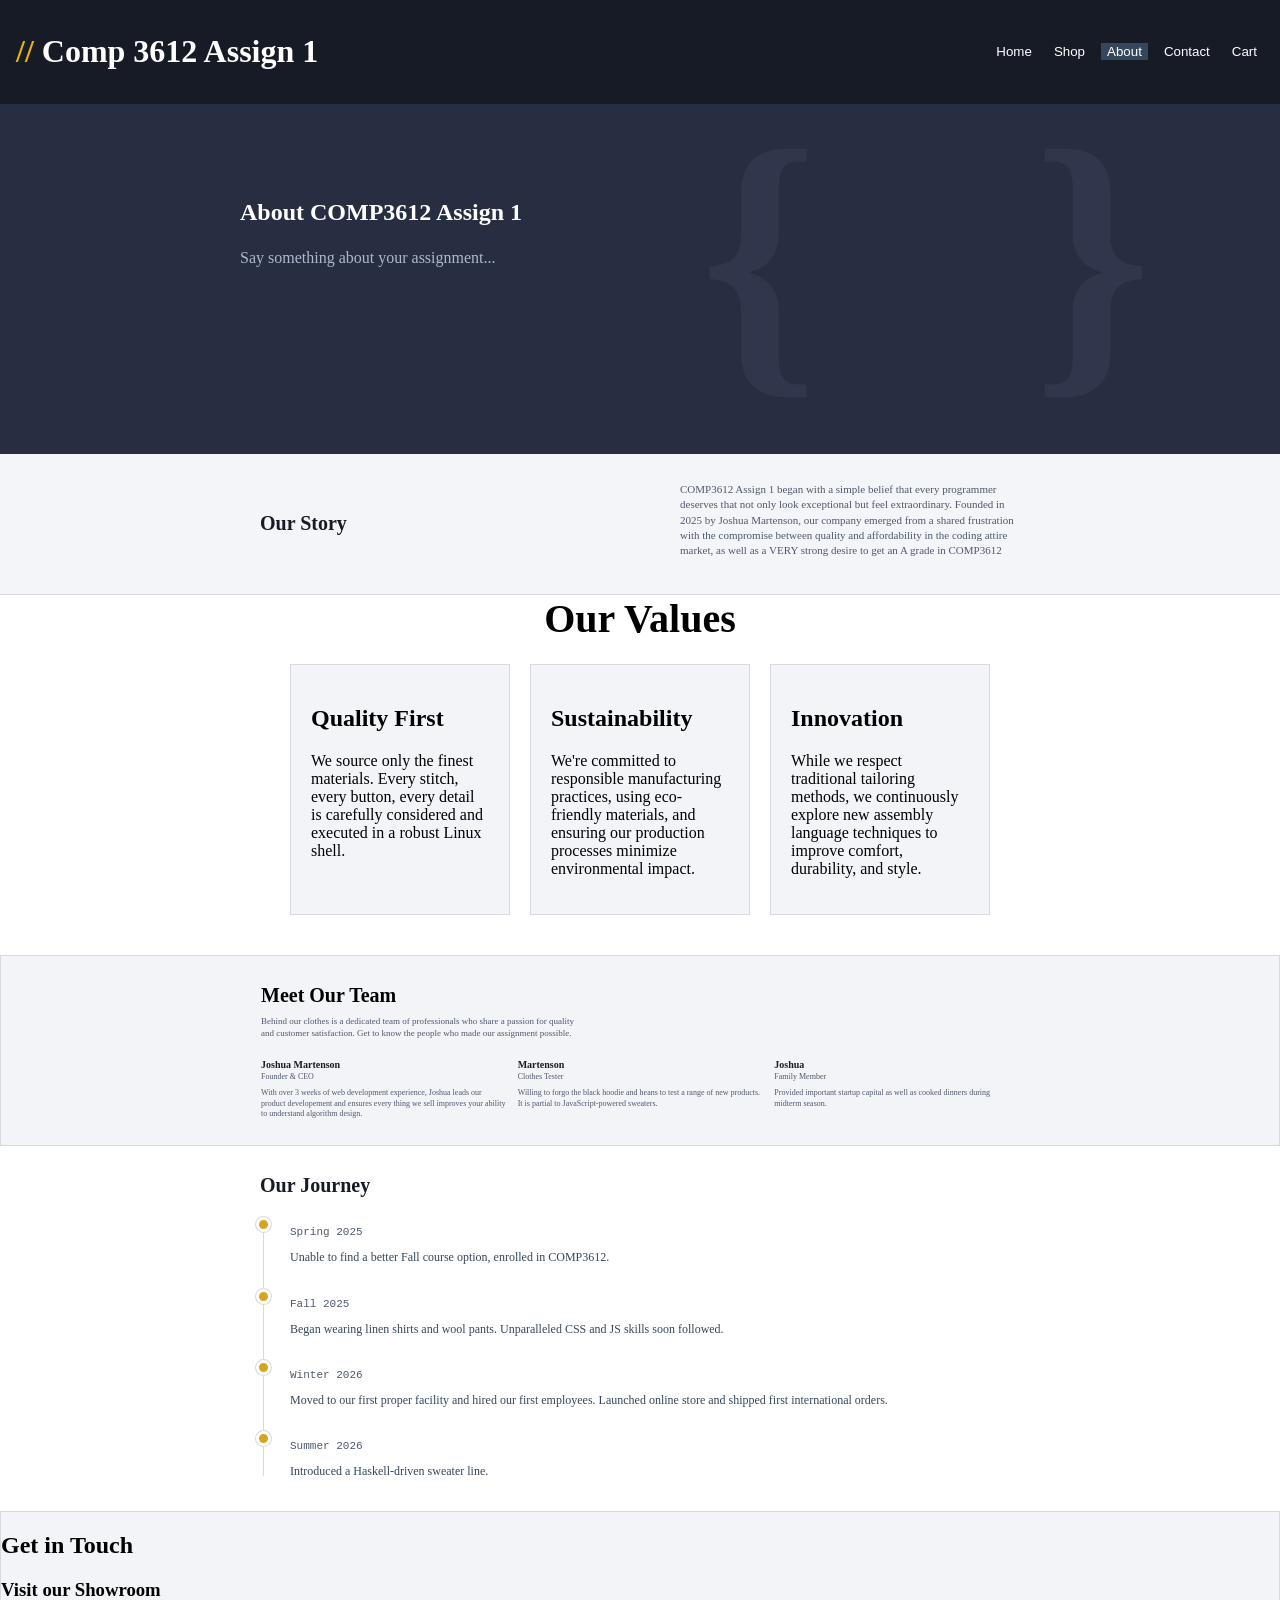
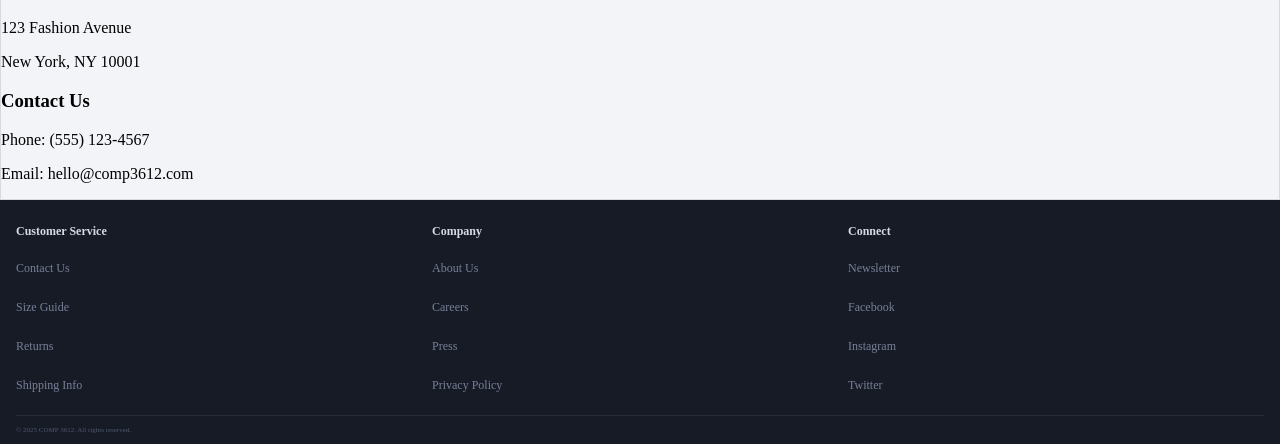
==== about.html @ 76b19a50 "Project Submission" ====
<!DOCTYPE html>
<html>
<head>
    <title></title>
    <link rel="stylesheet" href="about.css">
</head>
<body>
    <header>
        <h1><span class="header-accent">//</span> Comp 3612 Assign 1</h1>
        <a href="index.html"><button type="button">Home</button></a>
        <button type="button">Shop</button>
        <a href="about.html"><button class = "no-hover" type="button">About</button></a>
        <button type="button">Contact</button>
        <button type="button">Cart</button>
    </header>
    <main>
        <section class="hero">
            <h1>About COMP3612 Assign 1</h1>
            <p>Say something about your assignment...</p>
            <design type="design">{ }</design>
        </section>

        <section class="story">
            <h1>Our Story</h1>
            <p>COMP3612 Assign 1 began with a simple belief that every programmer deserves that not only look exceptional but feel extraordinary. Founded in 2025 by Joshua Martenson, our company emerged from a shared frustration with the compromise between quality and affordability in the coding attire market, as well as a VERY strong desire to get an A grade in COMP3612</p>
        </section>

        <section class="values">
            <h1>Our Values</h1>
            <div class="values-grid">
                <article class="value-card">
                    <h2>Quality First</h2>
                    <p>We source only the finest materials. Every stitch, every button, every detail is carefully considered and executed in a robust Linux shell.</p>
                </article>
                <article class="value-card">
                    <h2>Sustainability</h2>
                    <p>We're committed to responsible manufacturing practices, using eco-friendly materials, and ensuring our production processes minimize environmental impact.</p>
                </article>
                <article class="value-card">
                    <h2>Innovation</h2>
                    <p>While we respect traditional tailoring methods, we continuously explore new assembly language techniques to improve comfort, durability, and style.</p>
                </article>
            </div>
        </section>

        <section class="team">
            <h1>Meet Our Team</h1>
            <p>Behind our clothes is a dedicated team of professionals who share a passion for quality and customer satisfaction. Get to know the people who made our assignment possible.</p>
            <div class="team-grid">
                <article class="team-member">
                    <h2>Joshua Martenson</h2>
                    <p>Founder & CEO</p>
                    <p>With over 3 weeks of web development experience, Joshua leads our product developement and ensures every thing we sell improves your ability to understand algorithm design.</p>
                </article>
                <article class="team-member">
                    <h2>Martenson</h2>
                    <p>Clothes Tester</p>
                    <p>Willing to forgo the black hoodie and heans to test a range of new products. It is partial to JavaScript-powered sweaters.</p>
                </article>
                <article class="team-member">
                    <h2>Joshua</h2>
                    <p>Family Member</p>
                    <p>Provided important startup capital as well as cooked dinners during midterm season.</p>
                </article>
            </div>
        </section>
        
        <section class="journey">
            <h1>Our Journey</h1>
            <div class="journey-timeline">
                <div class="journey-line"></div>
                <div class="journey-event">
                    <div class="journey-dot"></div>
                    <p class="journey-date">Spring 2025</p>
                    <p class="journey-description">Unable to find a better Fall course option, enrolled in COMP3612.</p>
                </div>
                <div class="journey-event">
                    <div class="journey-dot"></div>
                    <p class="journey-date">Fall 2025</p>
                    <p class="journey-description">Began wearing linen shirts and wool pants. Unparalleled CSS and JS skills soon followed.</p>
                </div>
                <div class="journey-event">
                    <div class="journey-dot"></div>
                    <p class="journey-date">Winter 2026</p>
                    <p class="journey-description">Moved to our first proper facility and hired our first employees. Launched online store and shipped first international orders.</p>
                </div>
                <div class="journey-event">
                    <div class="journey-dot"></div>
                    <p class="journey-date">Summer 2026</p>
                    <p class="journey-description">Introduced a Haskell-driven sweater line.</p>
                </div>
            </div>
        </section>

        <section class="contact">
            <h1>Get in Touch</h1>
            <div class="contact-info">
                <article class="location">
                    <h1>Visit our Showroom</h1>
                    <p>123 Fashion Avenue</p>
                    <p>New York, NY 10001</p>
                </article>
                <article class="contact-info">
                    <h1>Contact Us</h1>
                    <p>Phone: (555) 123-4567</p>
                    <p>Email: hello@comp3612.com</p>
                </article>
            </div>
        </section>
    </main>
    <footer>
        <div class="footer-columns">
            <section>
                <h2>Customer Service</h2>
                <p>Contact Us</p>
                <p>Size Guide</p>
                <p>Returns</p>
                <p>Shipping Info</p>
            </section>
            <section>
                <h2>Company</h2>
                <p>About Us</p>
                <p>Careers</p>
                <p>Press</p>
                <p>Privacy Policy</p>
            </section>
            <section>
                <h2>Connect</h2>
                <p>Newsletter</p>
                <p>Facebook</p>
                <p>Instagram</p>
                <p>Twitter</p>
            </section>
        </div>
        <p class="copyright">&copy; 2025 COMP 3612. All rights reserved.</p>
    </footer>
</body>
</html>
---- about.css ----
html,
body {
    margin: 0;
}

header {
    display: flex;
    align-items: center;
    background-color: #171b26;
    color: white;
    padding: 12px 16px;
}

header h1 {
    margin-right: auto;
    text-align: left;
}

/*Prompt "How can I make part of a sentence a different colour?" in ChatGPT*/
.header-accent {
    color: #eab308;
}

header button {
    margin-left: 8px;
    background-color: #171b26;
    color: white;
    border: 1px solid #171b26;
}

header button:hover {
    color: grey;
    border: 1px solid #eab308;
}

header button.no-hover{
    background-color: #35475c;
    color: white;;
}

.hero {
    position: relative;
    min-height: 350px;
    box-sizing: border-box;
    padding: 75px 0 0 240px;
    overflow: hidden;
    background-color: #282e42;
    color: white;
}

.hero h2,
.hero p {
    width: 292px;
}

.hero h2 {
    margin: 0 0 10px;
    font-family: Georgia, "Times New Roman", serif;
    font-size: 32px;
    line-height: 1.1;
}

.hero p {
    margin: 0 0 16px;
    color: #aeb7cf;
    font-size: 16px;
    line-height: 1.5;
}

.hero design {
    position: absolute;
    bottom: 25px;
    left: 700px;
    color: #30374c;
    font-size: 300px;
    font-weight: bold;
    letter-spacing: 70px;
}

.story {
    display: grid;
    grid-template-columns: 1fr 1fr;
    gap: 80px;
    box-sizing: border-box;
    min-height: 141px;
    padding: 28px max(16px, calc((100% - 760px) / 2));
    border-bottom: 1px solid #d7d9df;
    background-color: #f4f5f8;
    color: #171b26;
}

.story h1 {
    align-self: center;
    margin: 0;
    font-family: Georgia, "Times New Roman", serif;
    font-size: 20px;
}

.story p {
    margin: 0;
    color: #4e586e;
    font-size: 11px;
    line-height: 1.4;
}

.values h1 {
    margin: 0 0 22px;
    font-family: Georgia, "Times New Roman", serif;
    font-size: 40px;
    font-weight: bold;
    text-align: center;
}

.values-grid {
    display: grid;
    grid-template-columns: repeat(3, 1fr);
    gap: 20px;
    max-width: 700px;
    margin: 0 auto;
    margin-bottom: 40px;
}

.value-card {
    padding: 20px;
    border: 1px solid #d7d9df;
    background: #f3f4f8;
}

.team {
    box-sizing: border-box;
    padding: 28px max(16px, calc((100% - 760px) / 2)) 20px;
    background-color: #f3f4f8;
    border: 1px solid #d7d9df;
}

.team h1 {
    margin: 0 0 8px;
    font-family: Georgia, "Times New Roman", serif;
    font-size: 20px;
    font-weight: bold;
}

.team p {
    max-width: 320px;
    margin: 0 0 20px;
    color: #4e586e;
    font-size: 9px;
    line-height: 1.35;
}

.team-grid {
    display: grid;
    grid-template-columns: repeat(3, 1fr);
    gap: 12px;
}

.team-member h2 {
    margin: 0 0 2px;
    color: #171b26;
    font-size: 10px;
}

.team-member p {
    margin: 0 0 5px;
    color: #4e586e;
    font-size: 8px;
    line-height: 1.35;
}

.journey {
    box-sizing: border-box;
    padding: 28px max(16px, calc((100% - 760px) / 2)) 30px;
    background-color: white;
    color: #171b26;
}

.journey h1 {
    margin: 0 0 18px;
    font-family: Georgia, "Times New Roman", serif;
    font-size: 20px;
}

.journey-timeline {
    position: relative;
    display: grid;
    gap: 20px;
    max-width: 620px;
    margin: 0;
    padding: 0 0 0 30px;
}

.journey-line {
    position: absolute;
    top: 5px;
    bottom: 5px;
    left: 3px;
    width: 1px;
    background-color: #d7d9df;
}

.journey-event {
    position: relative;
}

.journey-dot {
    position: absolute;
    top: 2px;
    left: -34px;
    width: 9px;
    height: 9px;
    border: 3px solid white;
    /*"How can I make buttons into a circle in CSS" ChatGPT*/
    border-radius: 50%;
    background-color: #d6a51d;
    box-shadow: 0 0 0 1px #d7d9df;
}

.journey-date {
    color: #4e586e;
    font-family: monospace;
    font-size: 11px;
}

.journey-description {
    margin: 8px 0 0;
    color: #35475c;
    font-size: 12px;
    line-height: 1.45;
}

.contact {
    background-color: #f3f4f8;
    border: 1px solid #d7d9df;
}

footer {
    padding: 24px 16px 10px;
    background-color: #171b26;
    color: #778097;
    font-size: 12px;
}

.footer-columns {
    display: grid;
    grid-template-columns: repeat(3, 1fr);
    align-items: center;
}

.footer-columns section {
    display: flex;
    flex-direction: column;
}

.footer-columns h2 {
    margin: 0 0 10px;
    color: #d6dae5;
    font-size: 12px;
}

.footer-columns a {
    margin-bottom: 6px;
    color: #778097;
    text-decoration: none;
}

.footer-columns a:hover {
    color: white;
}

.copyright {
    margin: 10px 0 0;
    padding-top: 10px;
    border-top: 1px solid #242b3b;
    color: #4e586e;
    font-size: 7px;
}
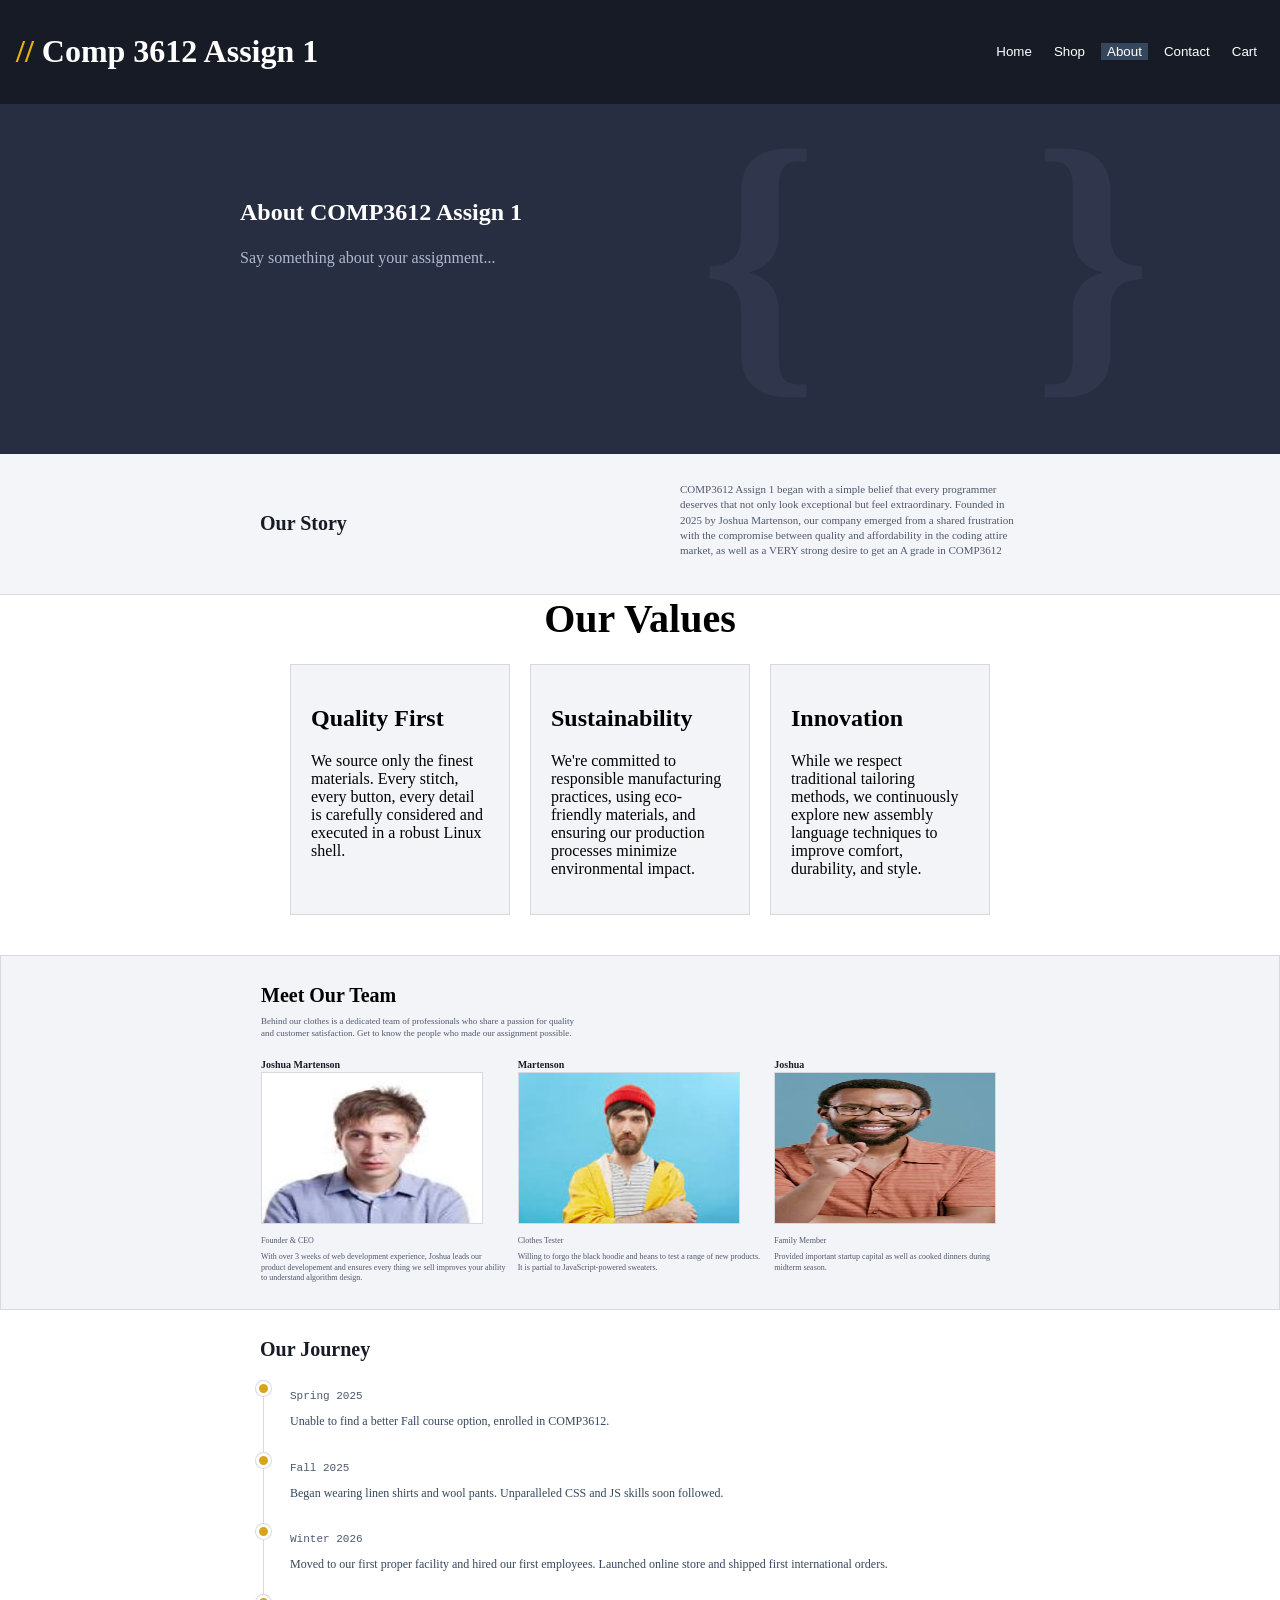
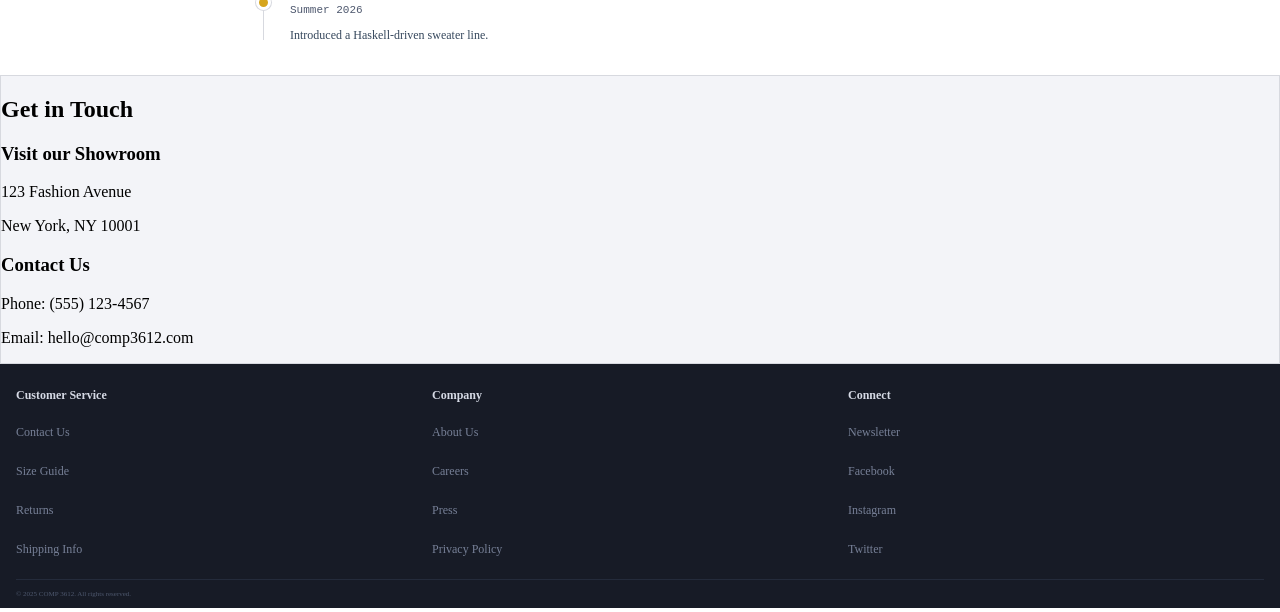
==== commit 0bff8139: "Group member images" ====
--- a/about.html
+++ b/about.html
@@ -49,16 +49,19 @@
             <div class="team-grid">
                 <article class="team-member">
                     <h2>Joshua Martenson</h2>
+                    <img src="data/images/guy1.png">
                     <p>Founder & CEO</p>
                     <p>With over 3 weeks of web development experience, Joshua leads our product developement and ensures every thing we sell improves your ability to understand algorithm design.</p>
                 </article>
                 <article class="team-member">
                     <h2>Martenson</h2>
+                    <img src="data/images/guy2.png">
                     <p>Clothes Tester</p>
                     <p>Willing to forgo the black hoodie and heans to test a range of new products. It is partial to JavaScript-powered sweaters.</p>
                 </article>
                 <article class="team-member">
                     <h2>Joshua</h2>
+                    <img src="data/images/guy3.png">
                     <p>Family Member</p>
                     <p>Provided important startup capital as well as cooked dinners during midterm season.</p>
                 </article>
